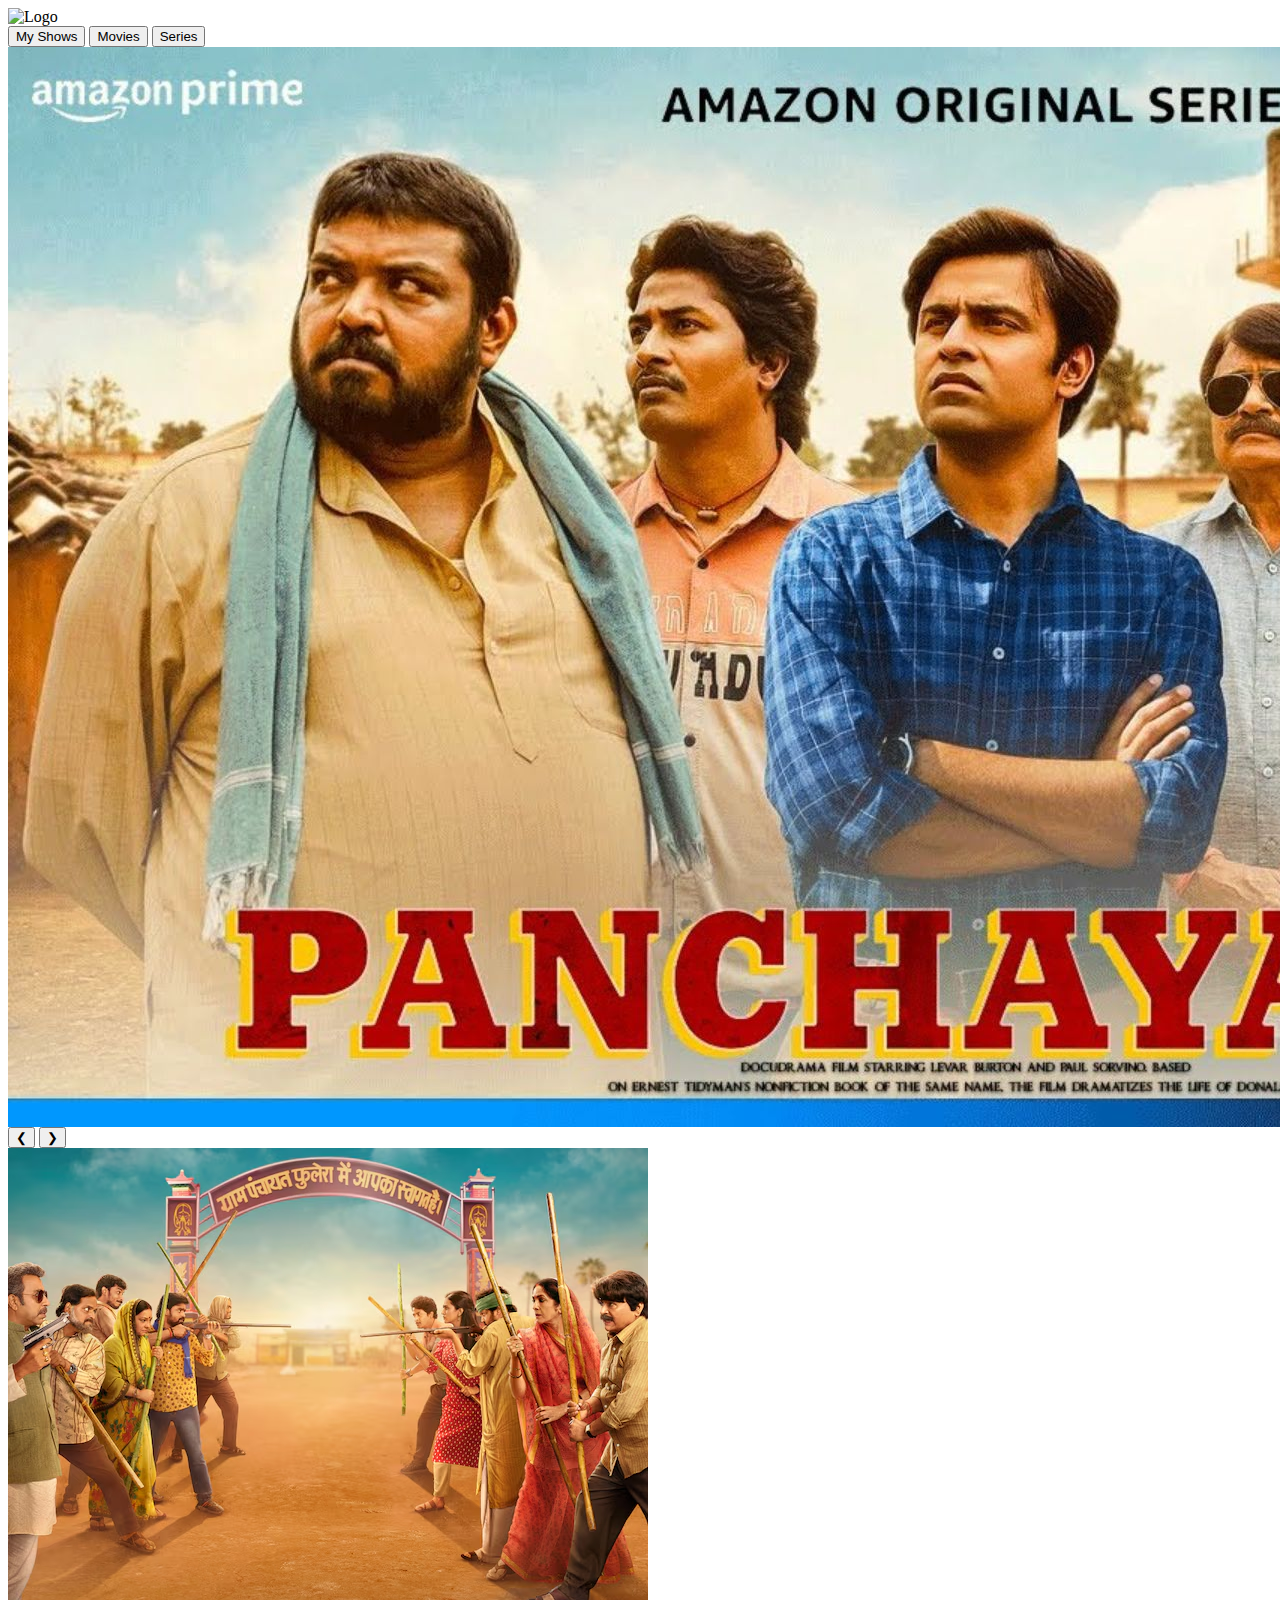
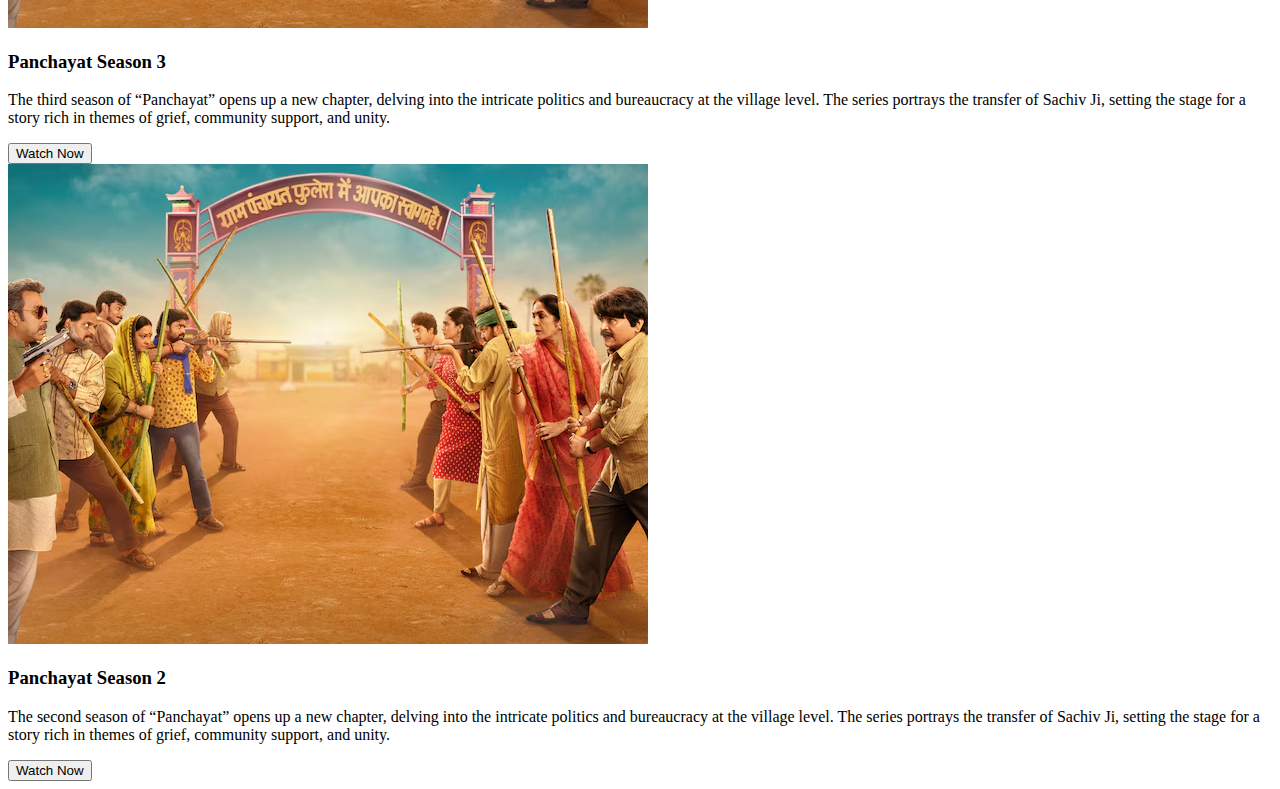
==== index.html @ 55cf2946 "Update index.html" ====
<!DOCTYPE html>
<html lang="en">
<head>
    <meta charset="UTF-8">
    <meta name="viewport" content="width=device-width, initial-scale=1.0">
    <title>Amazon Crime nice </title>
    <link rel="stylesheet" href="homepage.css">
    <link rel="stylesheet" href="style.css">
</head>
<body>
    <div class="navbar">
        <img src="logo.png" alt="Logo" class="navbar-logo">
        <div class="navbar-links">
            <a href="video_player.html"><button>My Shows</button></a>
            <a href="#"><button>Movies</button></a>
            <a href="#"><button>Series</button></a>
        </div>
    </div>

    <!-- Slider -->
    <div class="slider">
        <div class="slides">
            <img class="slide" src="images/slibe poster.jpg" alt="Slide 1">
            <img class="slide" src="images/posterflex.jpg" alt="Slide 2">
            <img class="slide" src="images/slibe poster.jpg" alt="Slide 3">
            <img class="slide" src="images/posterflex.jpg" alt="Slide 4">
            <img class="slide" src="images/slibe poster.jpg" alt="Slide 5">
        </div>
        <div class="navigation">
            <button class="prev" onclick="prevSlide()">&#10094;</button>
            <button class="next" onclick="nextSlide()">&#10095;</button>
            <div class="dots">
                <span class="dot" onclick="currentSlide(1)"></span>
                <span class="dot" onclick="currentSlide(2)"></span>
                <span class="dot" onclick="currentSlide(3)"></span>
                <span class="dot" onclick="currentSlide(4)"></span>
                <span class="dot" onclick="currentSlide(5)"></span>
            </div>
        </div>
    </div>
    <!------slider end ---->

    <!----cards --->
    <div class="cards">
        <div class="card">
            <img src="images/card.jpg" alt="Movie 1">
            <h3>Panchayat Season 3</h3>
            <p>The third season of “Panchayat” opens up a new chapter, delving into the intricate politics and bureaucracy at the village level. The series portrays the transfer of Sachiv Ji, setting the stage for a story rich in themes of grief, community support, and unity.</p>
            <a href="players/Panchayat-S3-E1.html"><button>Watch Now</button></a>
        </div>
        <div class="card">
            <img src="images/card.jpg" alt="Movie 1">
            <h3>Panchayat Season 2</h3>
            <p>The second season of “Panchayat” opens up a new chapter, delving into the intricate politics and bureaucracy at the village level. The series portrays the transfer of Sachiv Ji, setting the stage for a story rich in themes of grief, community support, and unity.</p>
            <a href="vp.html"><button>Watch Now</button></a>
        </div>
    </div>

    <script>
        let slideIndex = 1;

        function showSlides(n) {
            let slides = document.getElementsByClassName("slide");
            let dots = document.getElementsByClassName("dot");
            if (n > slides.length) {slideIndex = 1}
            if (n < 1) {slideIndex = slides.length}
            for (let i = 0; i < slides.length; i++) {
                slides[i].style.display = "none";
            }
            for (let i = 0; i < dots.length; i++) {
                dots[i].className = dots[i].className.replace(" active", "");
            }
            slides[slideIndex-1].style.display = "block";
            dots[slideIndex-1].className += " active";
        }

        function currentSlide(n) {
            showSlides(slideIndex = n);
        }

        function nextSlide() {
            showSlides(slideIndex += 1);
        }

        function prevSlide() {
            showSlides(slideIndex -= 1);
        }

        showSlides(slideIndex);
    </script>
</body>
</html>
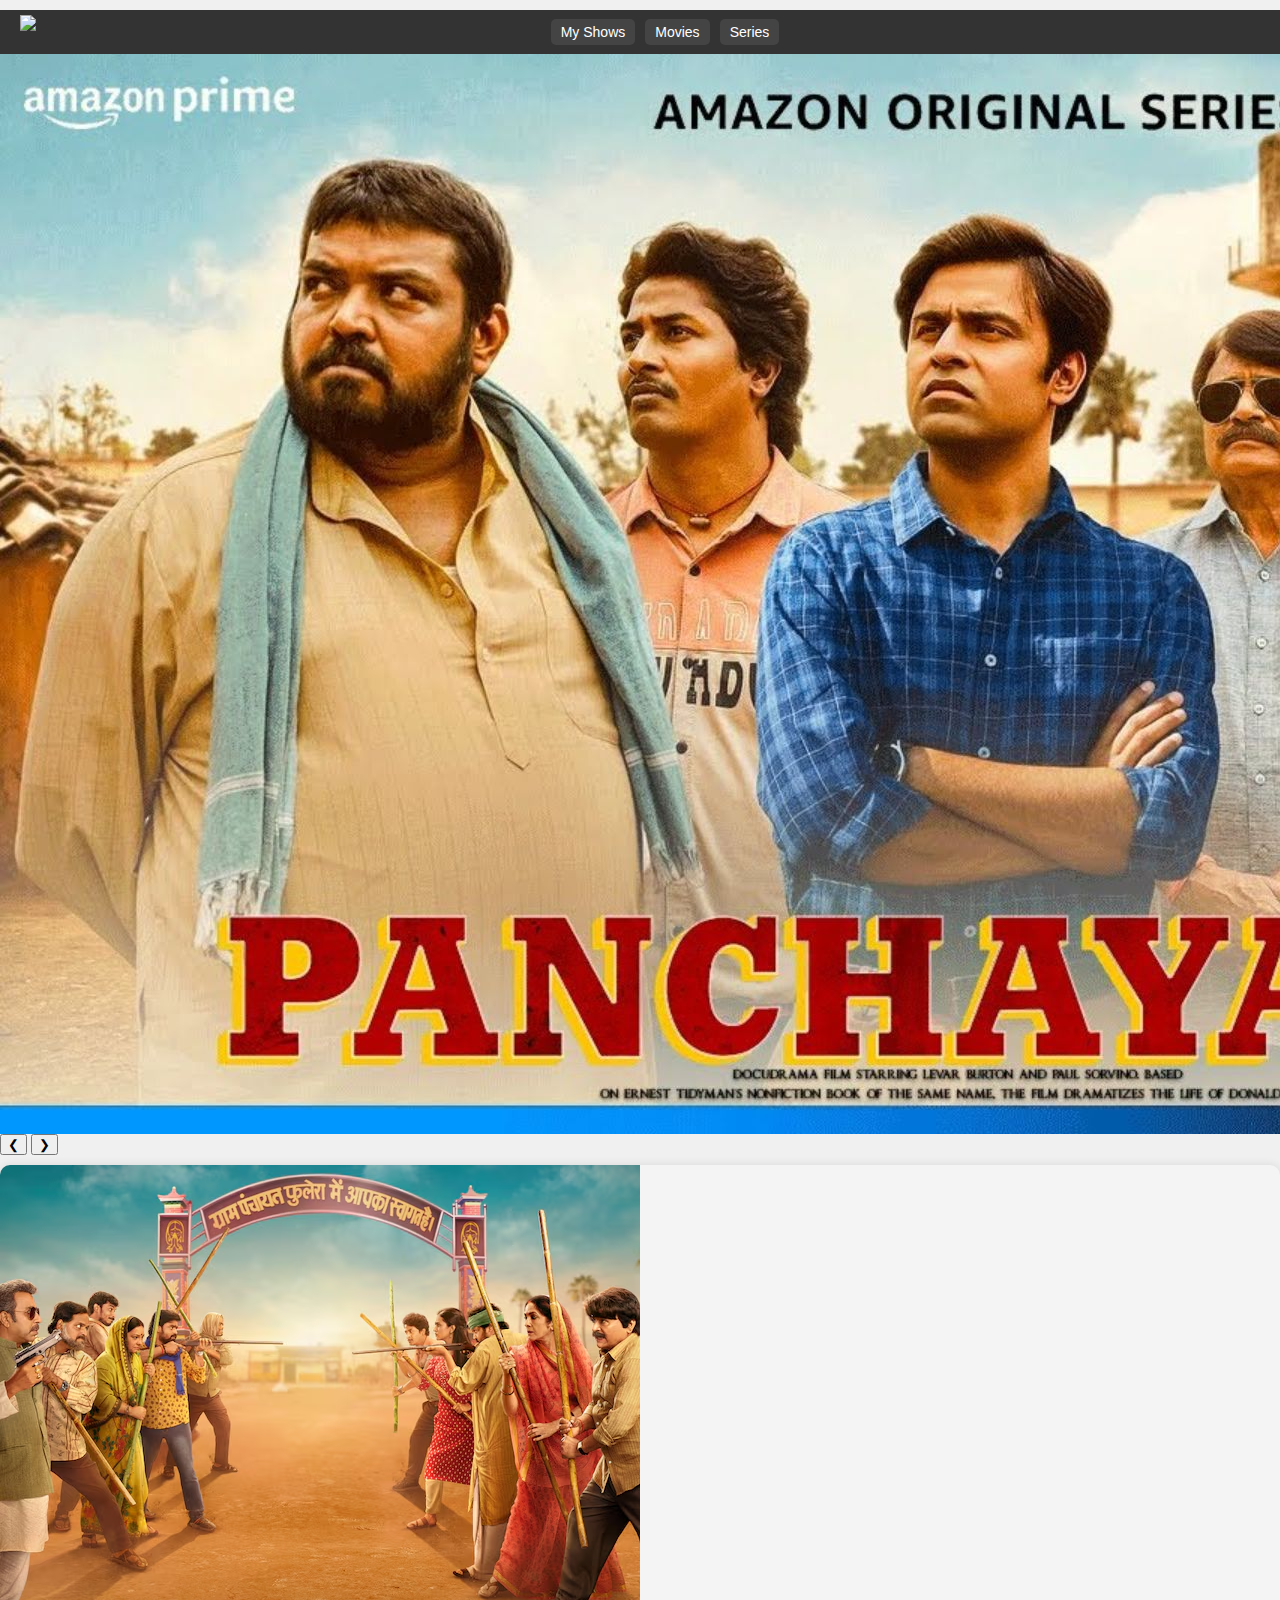
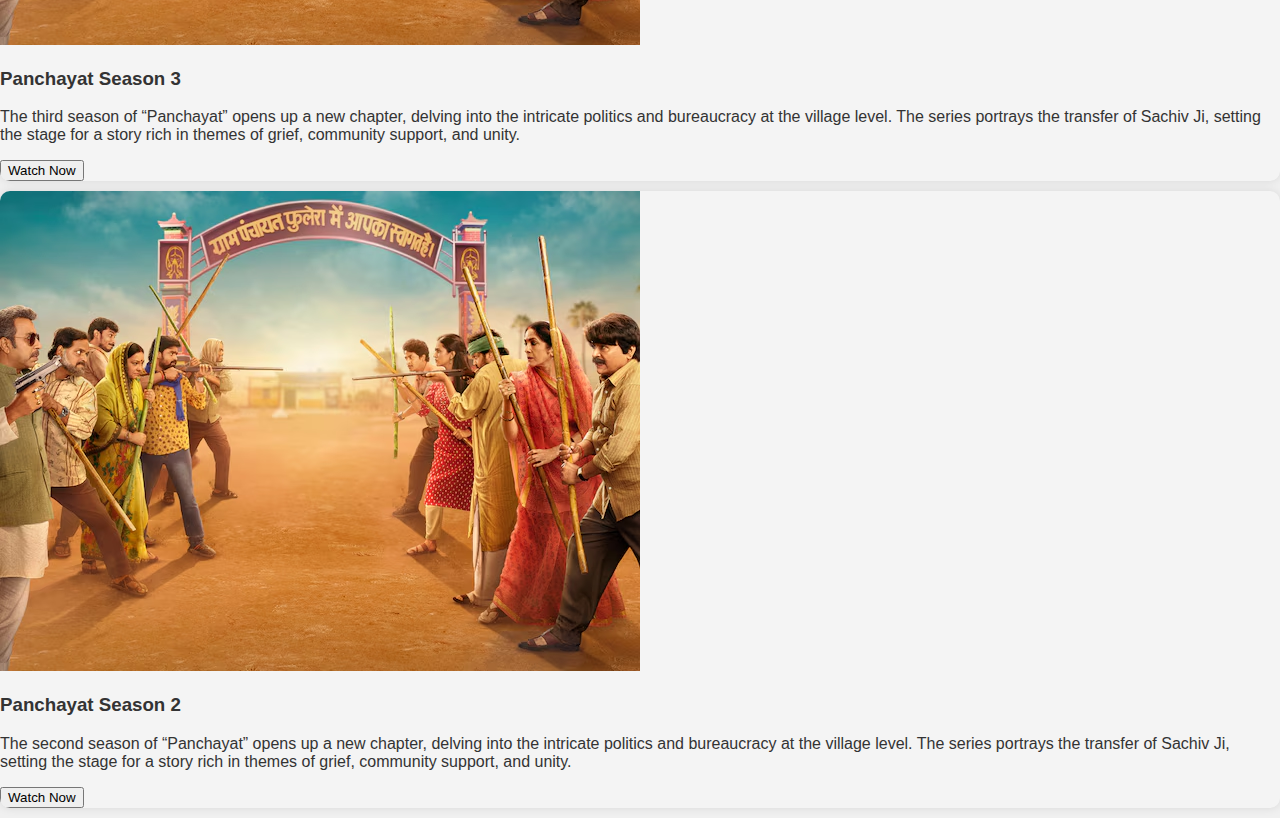
==== commit 55020769: "Update index.html" ====
--- a/index.html
+++ b/index.html
@@ -5,7 +5,7 @@
     <meta name="viewport" content="width=device-width, initial-scale=1.0">
     <title>Amazon Crime nice </title>
     <link rel="stylesheet" href="homepage.css">
-    <link rel="stylesheet" href="style.css">
+    <link rel="stylesheet" href="player.css">
 </head>
 <body>
     <div class="navbar">
--- a/player.css
+++ b/player.css
@@ -0,0 +1,155 @@
+body {
+    margin: 0;
+    padding: 0;
+    font-family: Arial, sans-serif;
+    background-color: #f0f0f0;
+    color: #333;
+}
+
+.navbar {
+    display: flex;
+    justify-content: space-between;
+    align-items: center;
+    background-color: #333;
+    padding: 5px 20px;
+    margin-top: 10px;
+}
+
+.navbar-logo {
+    width: 50px;
+    height: auto;
+}
+
+.navbar-links {
+    display: flex;
+    justify-content: center;
+    align-items: center;
+    flex-grow: 1; /* Allow the navbar-links to grow and occupy the remaining space */
+}
+
+
+.navbar button {
+    background-color: #444;
+    color: white;
+    border: none;
+    padding: 5px 10px;
+    margin: 0 5px;
+    cursor: pointer;
+    font-size: 14px;
+    border-radius: 5px;
+    transition: background-color 0.3s;
+}
+
+.navbar button:hover {
+    background-color: #555;
+}
+
+.main-container {
+    display: flex;
+    flex-direction: column;
+    justify-content: flex-start;
+    align-items: center;
+    padding: 20px;
+}
+
+.video-container {
+    width: 100%;
+    max-width: 1300px;
+    position: relative;
+}
+
+.video-container iframe {
+    width: 100%;
+    height: 731px; /* Maintain 16:9 aspect ratio for 1300px width */
+    border: none;
+    border-radius: 10px;
+}
+
+.video-title {
+    margin-top: 10px;
+    font-size: 24px;
+    font-weight: bold;
+    text-align: left;
+}
+
+.additional-content {
+    width: 100%;
+    max-width: 1300px;
+    padding: 20px;
+    background-color: #fff;
+    border-radius: 10px;
+    margin-top: 20px;
+}
+
+.additional-content p {
+    margin: 0;
+}
+
+.control-btn {
+    background-color: #444;
+    color: white;
+    border: none;
+    padding: 5px 10px;
+    margin: 0 5px;
+    cursor: pointer;
+    font-size: 14px;
+    border-radius: 5px;
+    transition: background-color 0.3s;
+}
+
+.control-btn:hover {
+    background-color: #555;
+}
+
+.video-controls {
+    position: absolute;
+    top: 10px;
+    left: 10px;
+    z-index: 999;
+}
+
+.prev-btn {
+    margin-right: 10px;
+}
+.card-list {
+    /* Remove flexbox properties */
+}
+
+.card {
+    display: block; /* Display cards as block elements */
+    width: auto; /* Adjust width as needed */
+    margin: 10px auto; /* Center the cards */
+    background-color: #f4f4f4;
+    border-radius: 10px;
+    box-shadow: 0 0 10px rgba(0, 0, 0, 0.1);
+    overflow: hidden; /* Ensure images don't overflow */
+}
+
+.card-image {
+    float: left; /* Float image to the left */
+    width: 150px; /* Adjust image width as needed */
+}
+
+.card-image img {
+    width: 100%;
+    height: auto;
+    border-top-left-radius: 10px;
+    border-bottom-left-radius: 10px;
+}
+
+.card-details {
+    padding: 20px;
+    overflow: hidden; /* Clear floats */
+}
+
+.card-details h3 {
+    margin-top: 0;
+}
+
+.card-details p {
+    margin: 0px 0;
+}
+.dateduration{
+    color: #555;
+    margin-top: 1px;
+}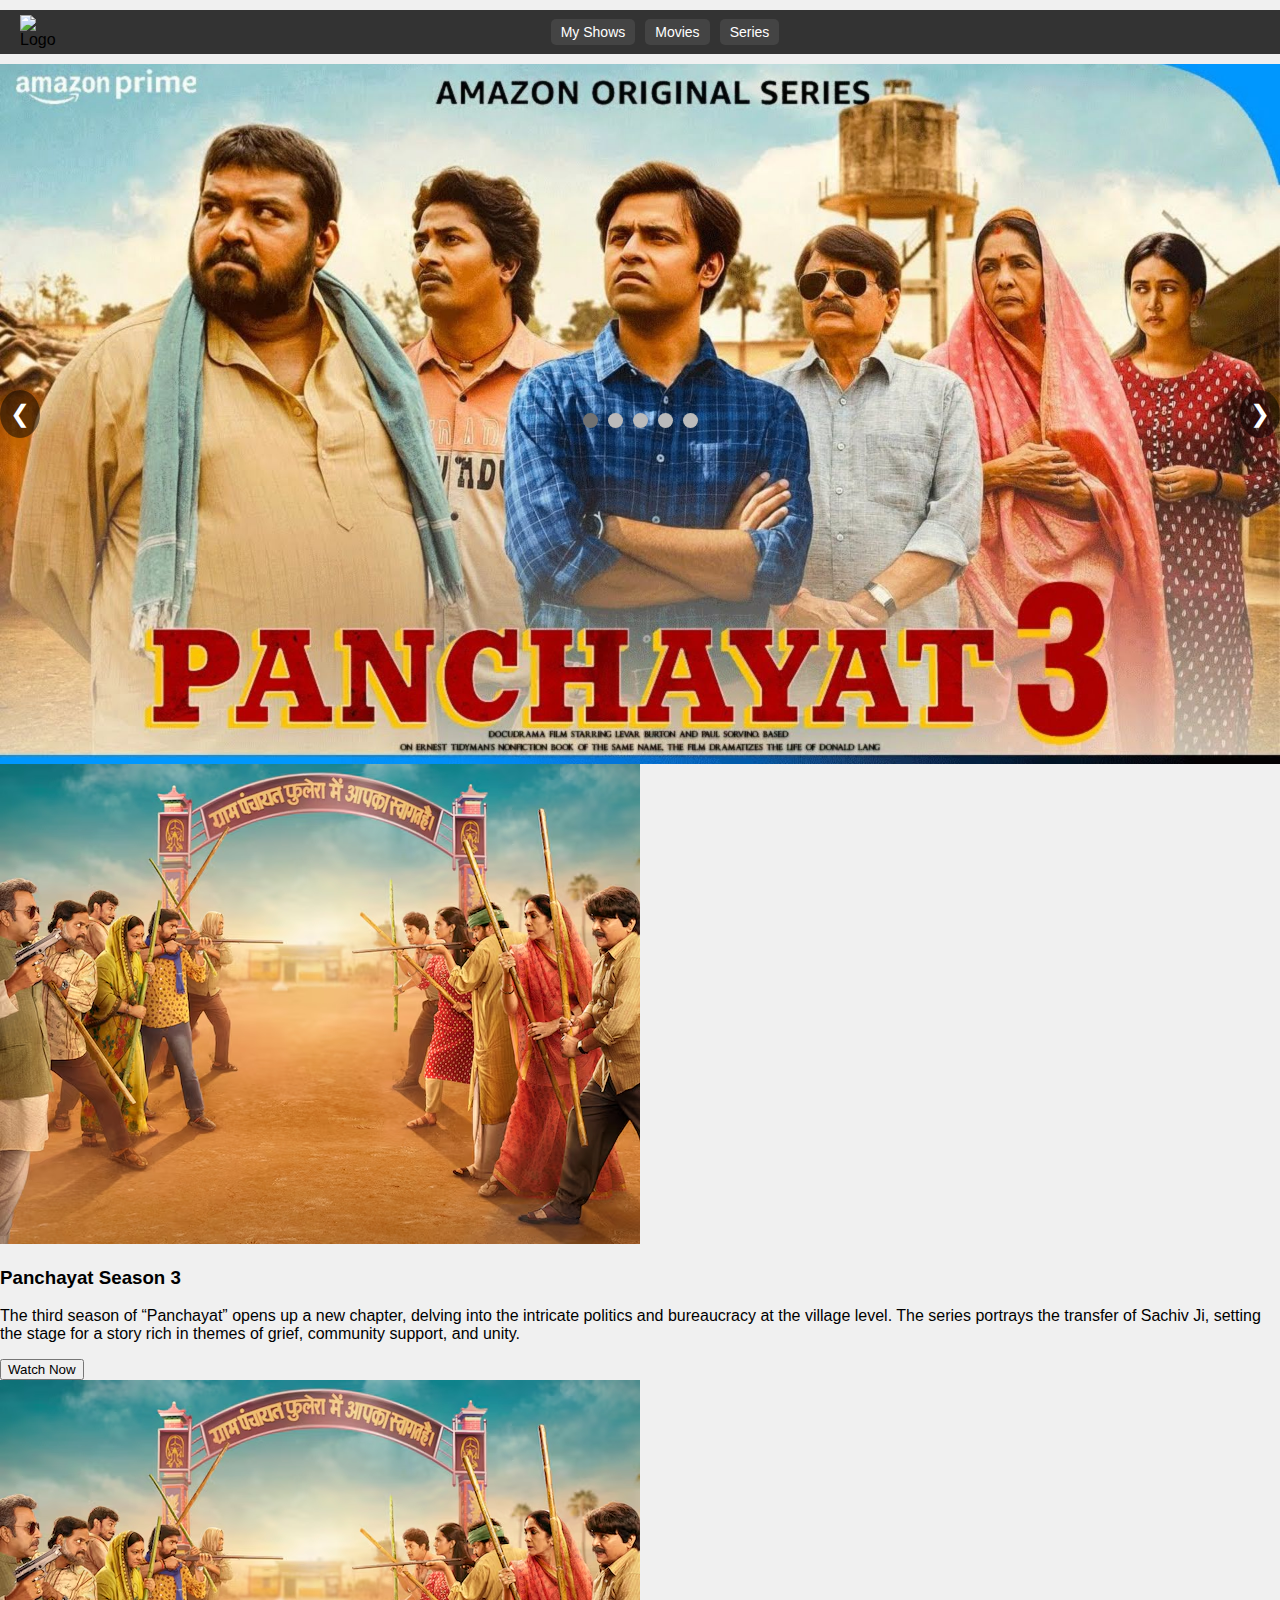
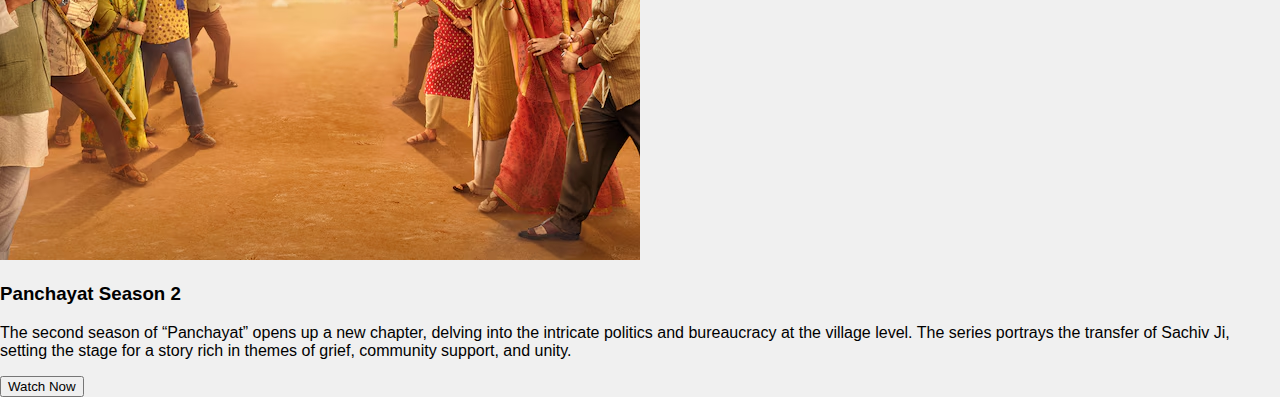
==== commit 3304f325: "Update index.html" ====
--- a/index.html
+++ b/index.html
@@ -3,9 +3,8 @@
 <head>
     <meta charset="UTF-8">
     <meta name="viewport" content="width=device-width, initial-scale=1.0">
-    <title>Amazon Crime nice </title>
-    <link rel="stylesheet" href="homepage.css">
-    <link rel="stylesheet" href="player.css">
+    <title>Amazon Crime</title>
+    <link rel="stylesheet" href="public/css/homepage.css">
 </head>
 <body>
     <div class="navbar">
--- a/public/css/homepage.css
+++ b/public/css/homepage.css
@@ -0,0 +1,166 @@
+/* General Styles */
+body {
+    font-family: Arial, sans-serif;
+    margin: 0;
+    padding: 0;
+    background-color: #f0f0f0;
+}
+
+/* Navbar Styles */
+.navbar {
+    display: flex;
+    justify-content: space-between;
+    align-items: center;
+    background-color: #333;
+    padding: 5px 20px;
+    margin-top: 10px;
+}
+
+.navbar-logo {
+    width: 50px;
+    height: auto;
+}
+
+.navbar-links {
+    display: flex;
+    justify-content: center;
+    align-items: center;
+    flex-grow: 1; /* Allow the navbar-links to grow and occupy the remaining space */
+}
+
+
+.navbar button {
+    background-color: #444;
+    color: white;
+    border: none;
+    padding: 5px 10px;
+    margin: 0 5px;
+    cursor: pointer;
+    font-size: 14px;
+    border-radius: 5px;
+    transition: background-color 0.3s;
+}
+
+.navbar button:hover {
+    background-color: #555;
+}
+
+
+/* Slider Styles */
+.slider {
+    position: relative;
+    max-width: 100%;
+    margin: auto;
+    text-align: center;
+    margin-top: 10px;
+    overflow: hidden;
+}
+
+.slides {
+    display: flex;
+    transition: transform 0.5s ease-in-out;
+}
+
+.slide {
+    width: 100%;
+    height: 700px;
+    object-fit: cover;
+}
+
+.navigation {
+    position: absolute;
+    top: 50%;
+    width: 100%;
+    display: flex;
+    justify-content: space-between;
+    align-items: center;
+    transform: translateY(-50%);
+}
+
+.navigation button {
+    background-color: rgba(0, 0, 0, 0.5);
+    border: none;
+    color: white;
+    font-size: 24px;
+    cursor: pointer;
+    padding: 10px;
+    border-radius: 50%;
+}
+
+.navigation .dots {
+    display: flex;
+    justify-content: center;
+    position: absolute;
+    bottom: 10px;
+    width: 100%;
+}
+
+.navigation .dot {
+    height: 15px;
+    width: 15px;
+    margin: 0 5px;
+    background-color: #bbb;
+    border-radius: 50%;
+    display: inline-block;
+    cursor: pointer;
+}
+
+.navigation .dot.active {
+    background-color: #717171;
+}
+
+/* Cards Styles */
+.cards1 {
+    display: flex;
+    justify-content: center;
+    gap: 20px;
+    padding: 20px;
+    background-color: #fff;
+}
+
+.card1 {
+    background-color: #fff;
+    border: 1px solid #ddd;
+    border-radius: 5px;
+    width: 300px;
+    box-shadow: 0 4px 8px rgba(0, 0, 0, 0.1);
+    transition: transform 0.2s;
+}
+
+.card1:hover {
+    transform: scale(1.05);
+}
+
+.card1 img {
+    width: 100%;
+    border-top-left-radius: 5px;
+    border-top-right-radius: 5px;
+}
+
+.card1 h3 {
+    margin: 15px;
+    font-size: 1.5em;
+}
+
+.card1 p {
+    margin: 15px;
+    font-size: 1em;
+    color: #666;
+}
+
+.card1 a button {
+    display: block;
+    width: calc(100% - 30px);
+    margin: 0 15px 15px;
+    background-color: #333;
+    color: white;
+    border: none;
+    padding: 10px;
+    border-radius: 5px;
+    cursor: pointer;
+    text-align: center;
+}
+
+.card1 a button:hover {
+    background-color: #555;
+}
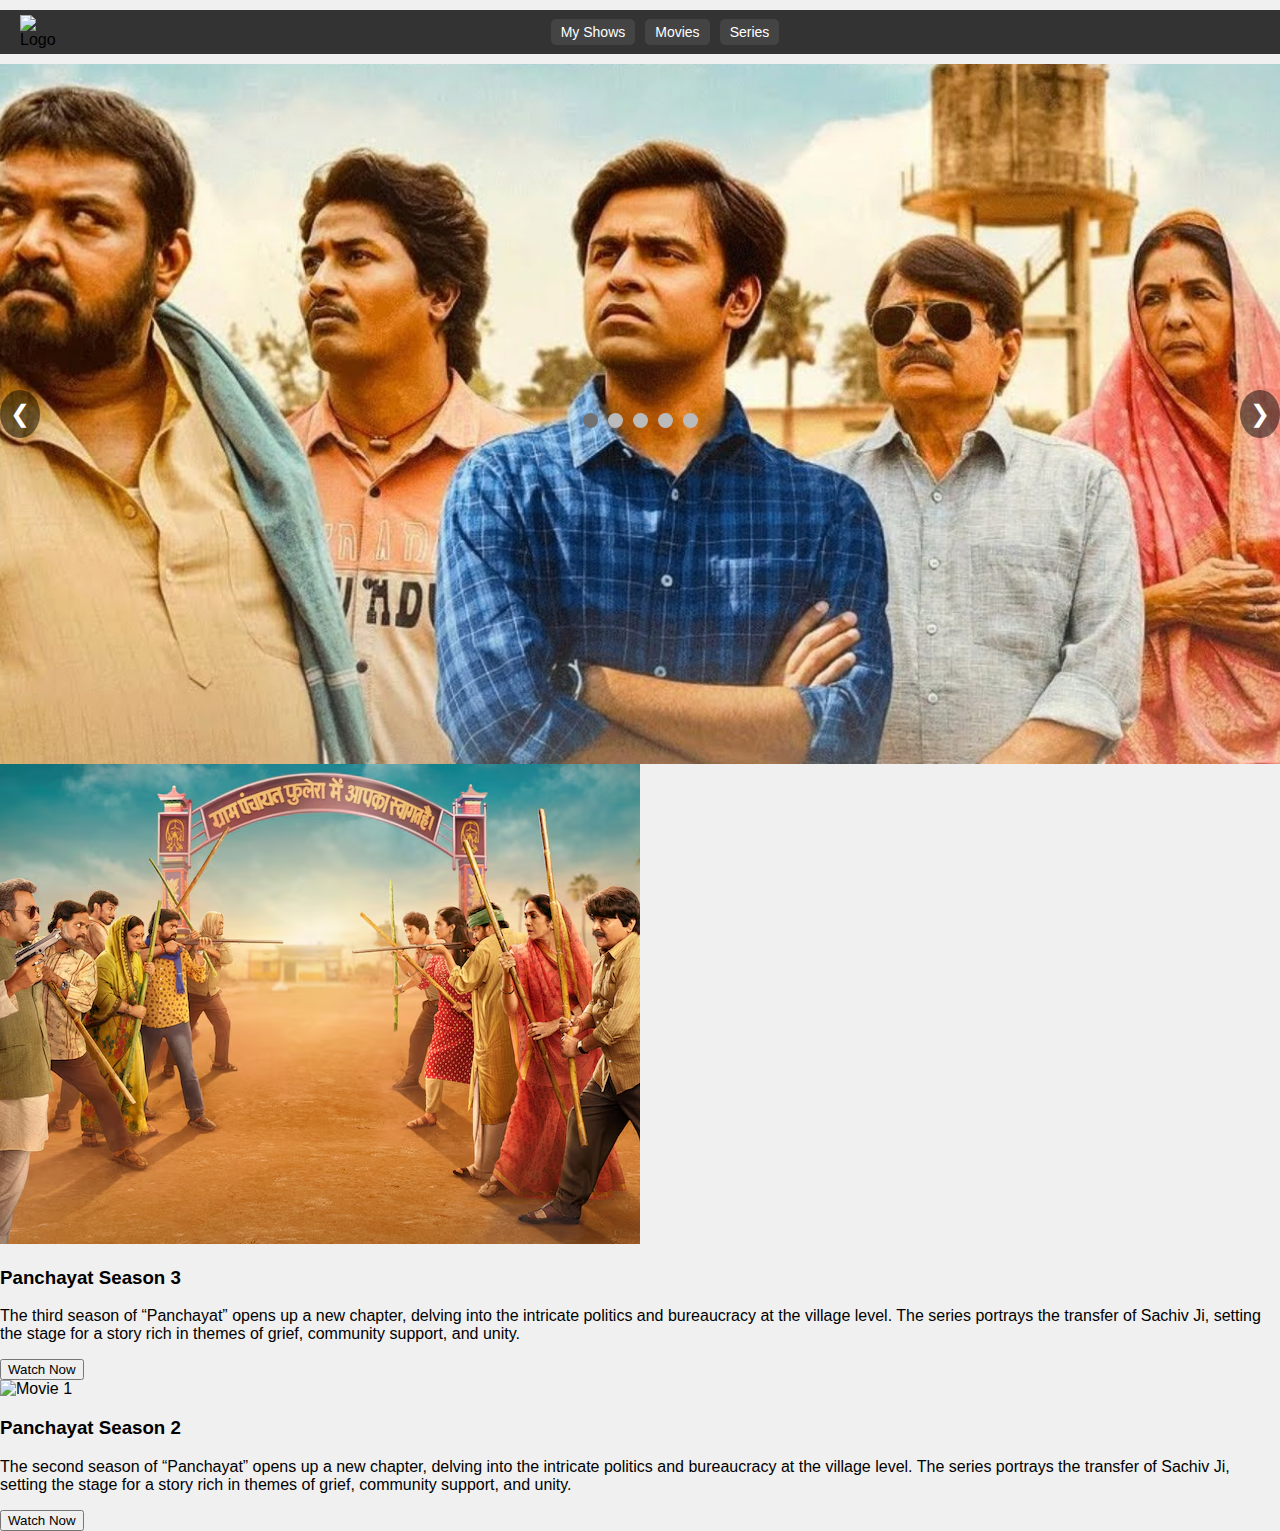
==== commit 43e4dadc: "Update index.html" ====
--- a/index.html
+++ b/index.html
@@ -48,7 +48,7 @@
             <a href="players/Panchayat-S3-E1.html"><button>Watch Now</button></a>
         </div>
         <div class="card">
-            <img src="images/card.jpg" alt="Movie 1">
+            <img src="images/s2bnner.jpg" alt="Movie 1">
             <h3>Panchayat Season 2</h3>
             <p>The second season of “Panchayat” opens up a new chapter, delving into the intricate politics and bureaucracy at the village level. The series portrays the transfer of Sachiv Ji, setting the stage for a story rich in themes of grief, community support, and unity.</p>
             <a href="vp.html"><button>Watch Now</button></a>
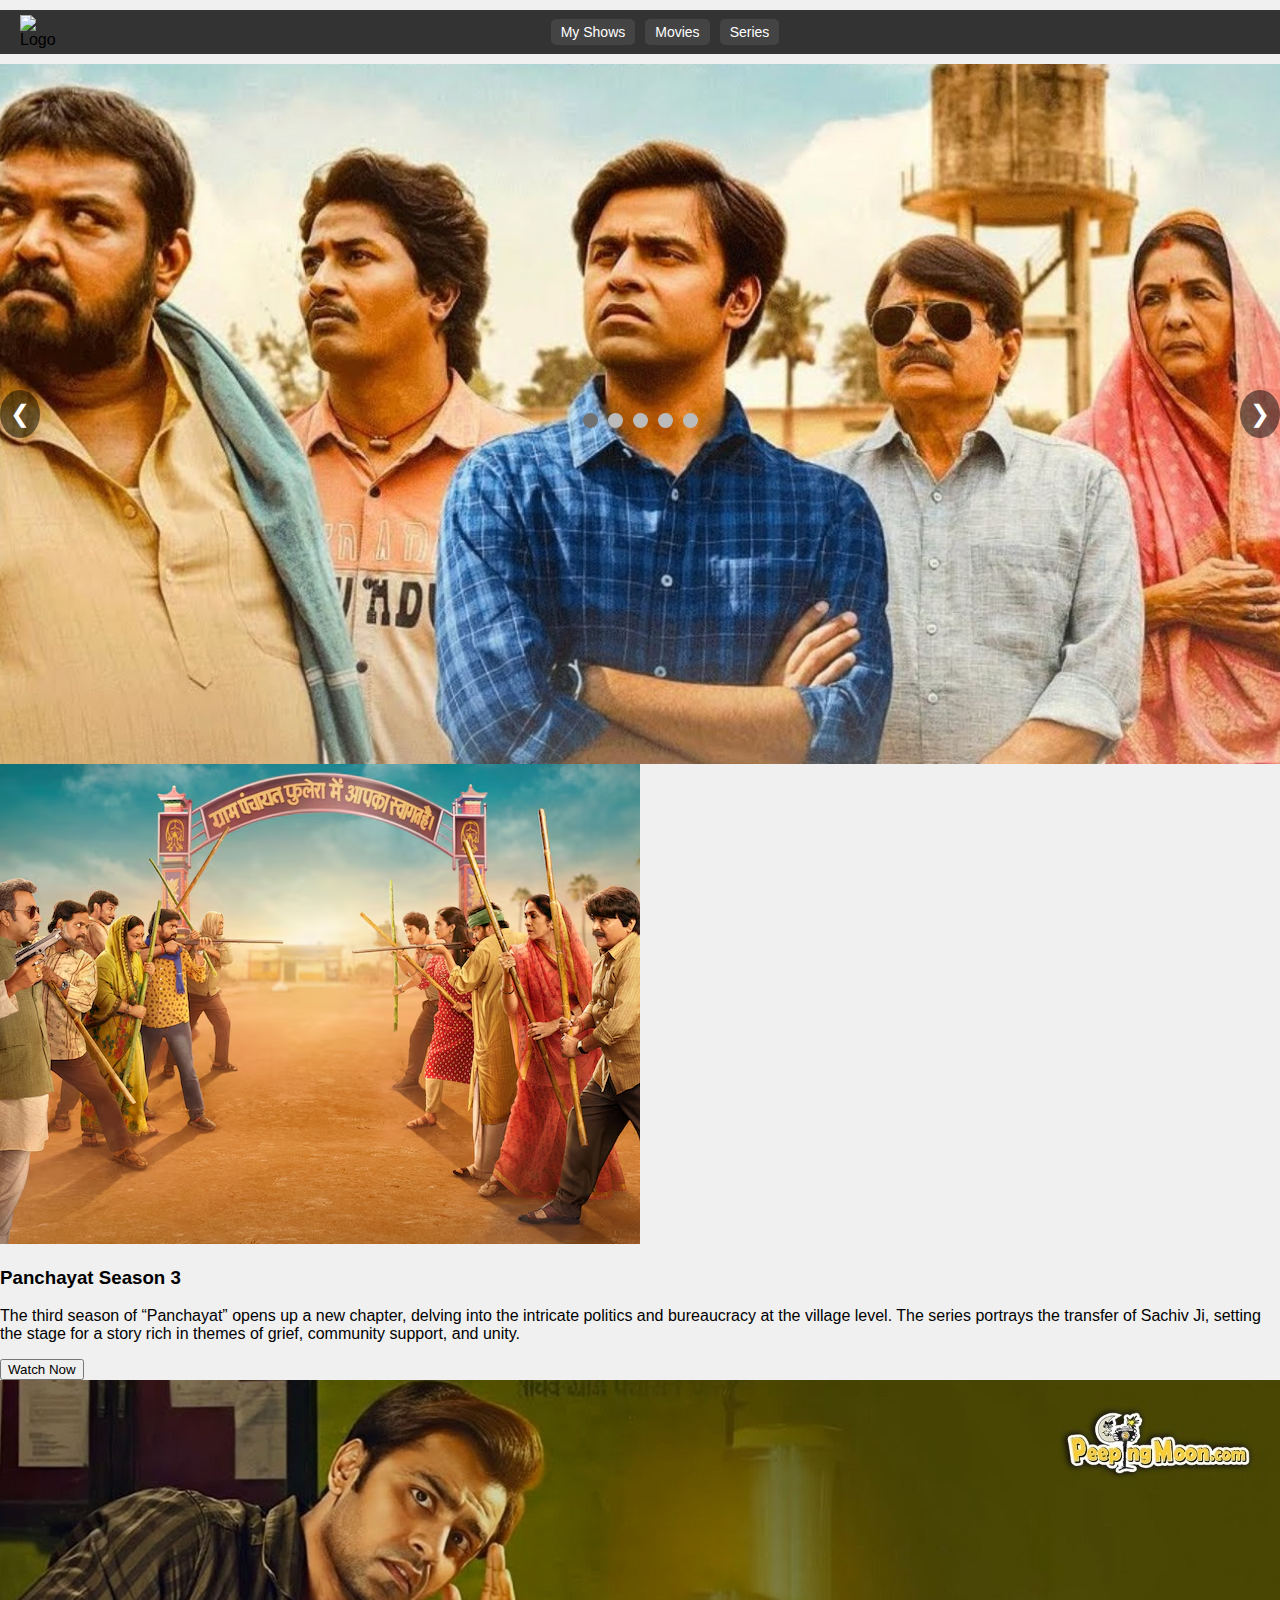
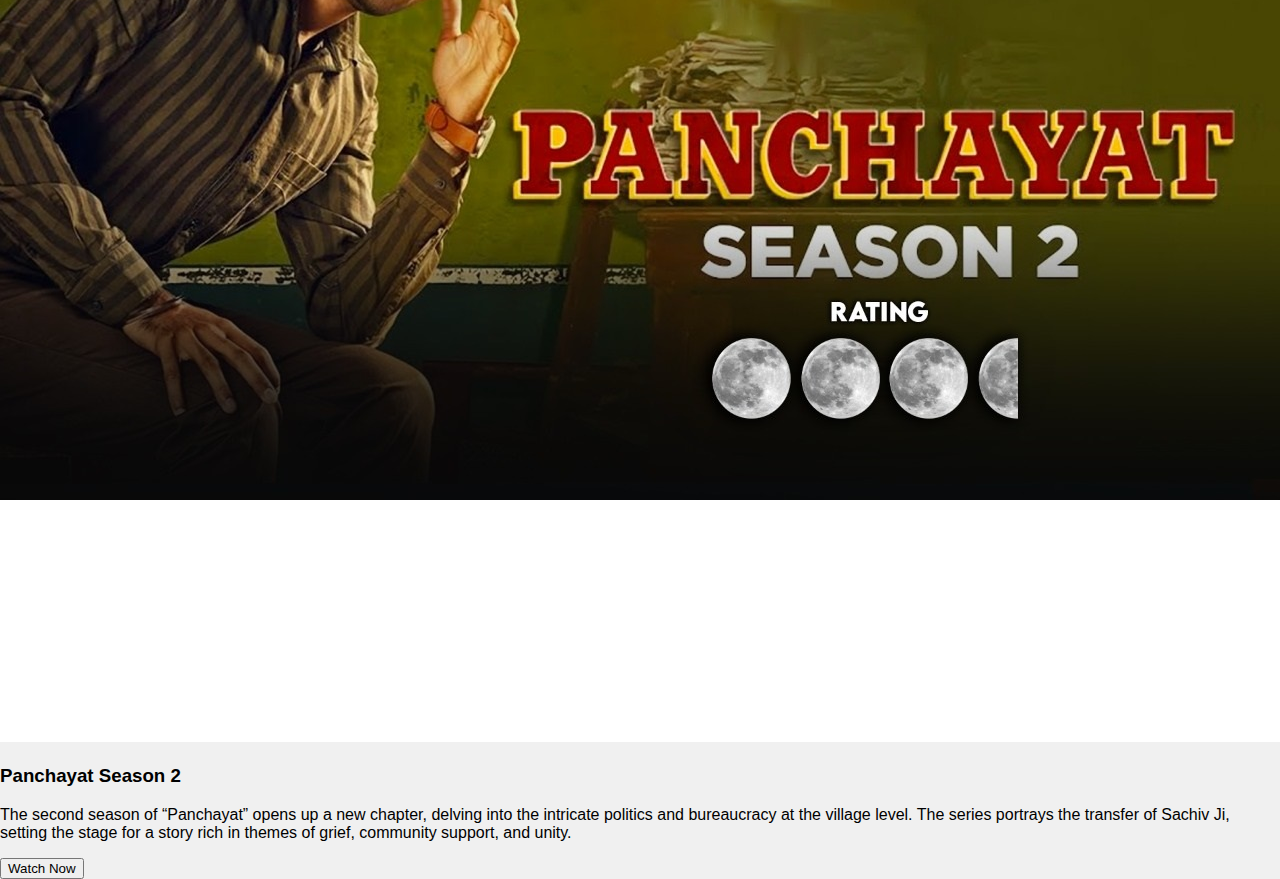
==== commit 21507ec3: "Update index.html" ====
--- a/index.html
+++ b/index.html
@@ -48,7 +48,7 @@
             <a href="players/Panchayat-S3-E1.html"><button>Watch Now</button></a>
         </div>
         <div class="card">
-            <img src="images/s2bnner.jpg" alt="Movie 1">
+            <img src="images/s2bnner.jpeg" alt="Movie 1">
             <h3>Panchayat Season 2</h3>
             <p>The second season of “Panchayat” opens up a new chapter, delving into the intricate politics and bureaucracy at the village level. The series portrays the transfer of Sachiv Ji, setting the stage for a story rich in themes of grief, community support, and unity.</p>
             <a href="vp.html"><button>Watch Now</button></a>
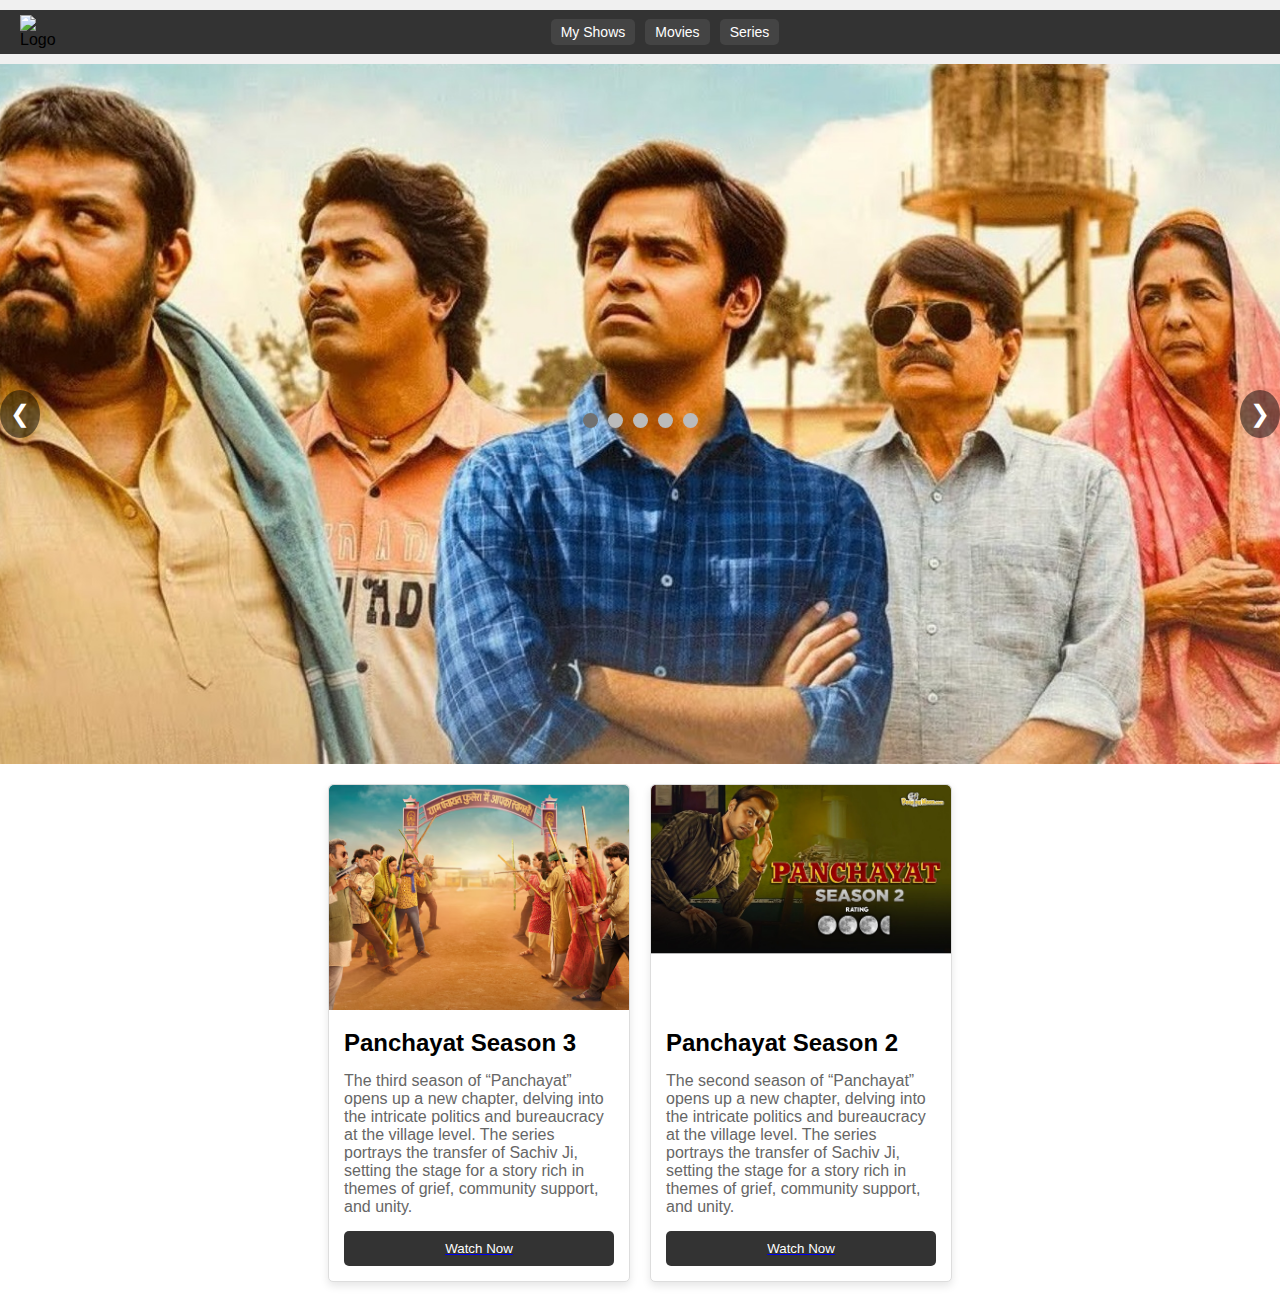
==== commit f84ca0dc: "Update index.html" ====
--- a/index.html
+++ b/index.html
@@ -6,6 +6,7 @@
     <title>Amazon Crime</title>
     <link rel="stylesheet" href="public/css/homepage.css">
 </head>
+
 <body>
     <div class="navbar">
         <img src="logo.png" alt="Logo" class="navbar-logo">
@@ -15,6 +16,13 @@
             <a href="#"><button>Series</button></a>
         </div>
     </div>
+
+
+
+
+
+
+
 
     <!-- Slider -->
     <div class="slider">
@@ -39,15 +47,27 @@
     </div>
     <!------slider end ---->
 
+
+
+
+
+
+
+
+
+
+
     <!----cards --->
-    <div class="cards">
-        <div class="card">
+    <div class="cards1">
+        <div class="card1">
             <img src="images/card.jpg" alt="Movie 1">
             <h3>Panchayat Season 3</h3>
             <p>The third season of “Panchayat” opens up a new chapter, delving into the intricate politics and bureaucracy at the village level. The series portrays the transfer of Sachiv Ji, setting the stage for a story rich in themes of grief, community support, and unity.</p>
             <a href="players/Panchayat-S3-E1.html"><button>Watch Now</button></a>
         </div>
-        <div class="card">
+
+
+        <div class="card1">
             <img src="images/s2bnner.jpeg" alt="Movie 1">
             <h3>Panchayat Season 2</h3>
             <p>The second season of “Panchayat” opens up a new chapter, delving into the intricate politics and bureaucracy at the village level. The series portrays the transfer of Sachiv Ji, setting the stage for a story rich in themes of grief, community support, and unity.</p>
@@ -55,6 +75,10 @@
         </div>
     </div>
 
+
+
+
+    
     <script>
         let slideIndex = 1;
 
